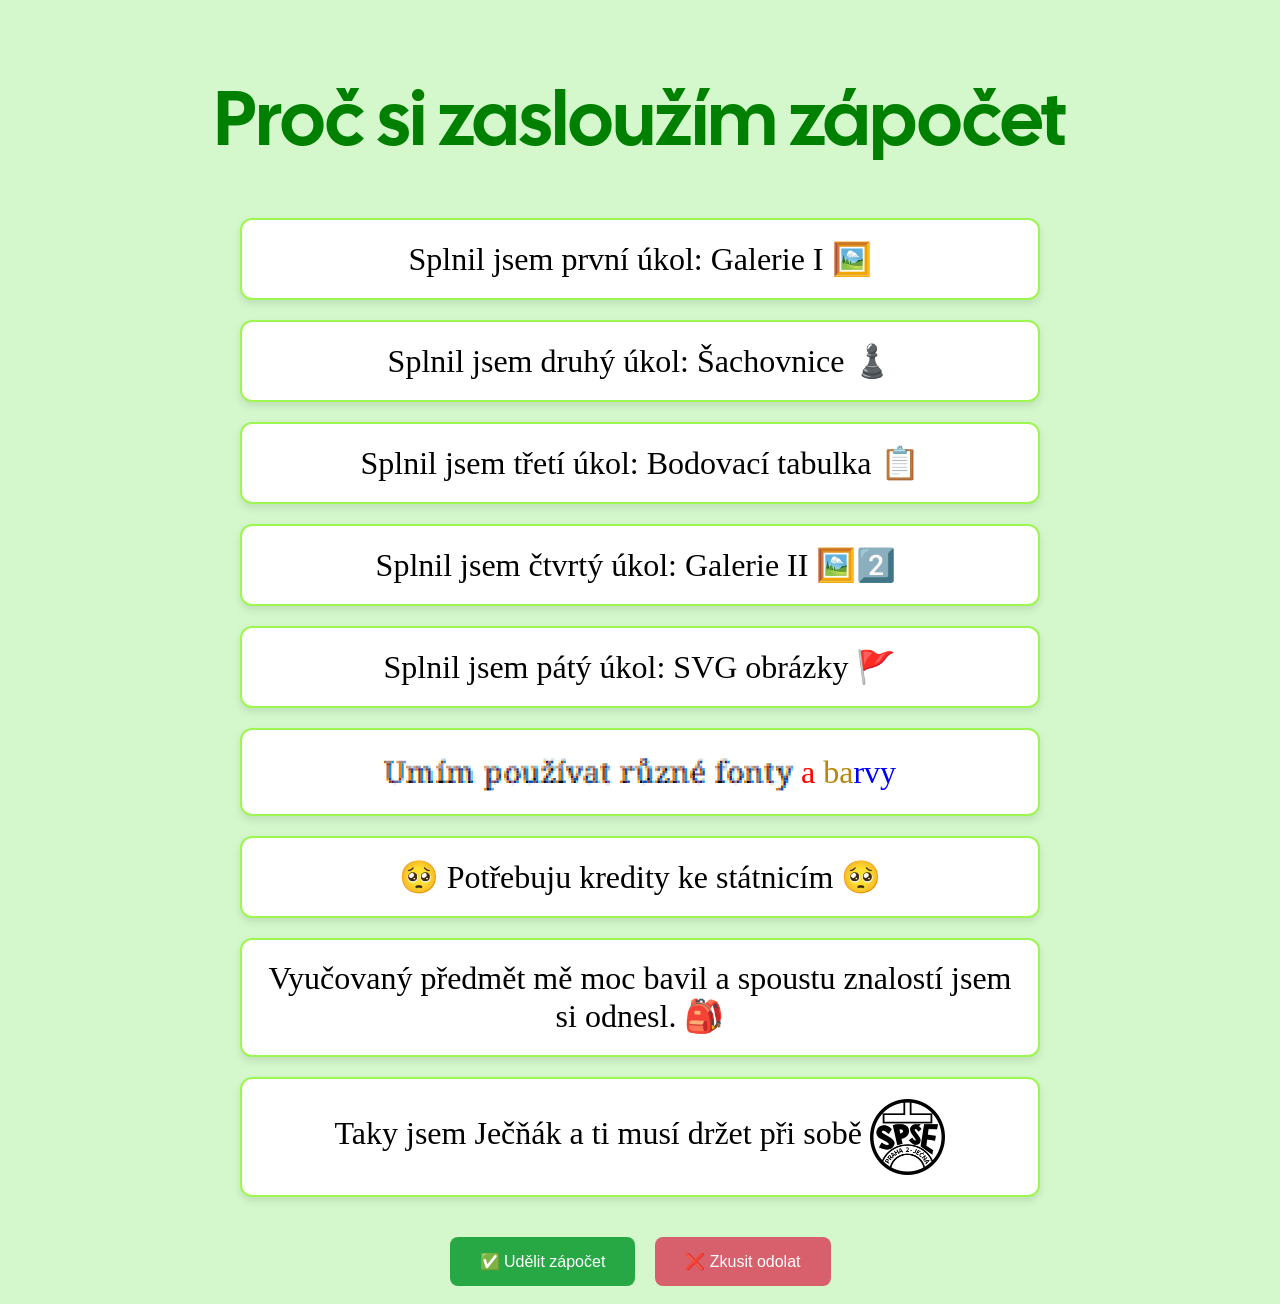
==== index.html @ de6cc3a6 "Add files via upload" ====
<!DOCTYPE html>
<html lang="en">
<head>
    <meta charset="UTF-8">
    <meta name="viewport" content="width=device-width, initial-scale=1.0">
    <title>Proč si zasloužím zápočet</title>
    <link rel="stylesheet" href="Zapocet-design.css">
    <style>
        @import url('https://fonts.googleapis.com/css2?family=Cal+Sans&family=Coral+Pixels&display=swap');
    </style>
    <script>
        window.onload = function() {
          alert("⚠️ Upozornění: \nTento web slouží pouze k zábavným účelům.\nNepodněcuje, nenavádí, ani jinak neovlivňuje rozhodnutí o udělení zápočtu.\nVeškeré prezentované důvody jsou (byť zcela pravdivé) podány s nadsázkou.\nO udělení zápočtu rozhoduje pouze vyučující na základě vlastního uvážení a pravidel kurzu.\n\nP.S.: Ale vážně... zasloužím si ho! 😉");
        };
    </script>
</head>
<body>
    
    <h1 class="font1">Proč si zasloužím zápočet </h1>
    <div class="duvody">
        <a href="Úkol1.html" class="odkaz" target="_blank"><div class="bunka">Splnil jsem první úkol: Galerie I 🖼️</div></a>
        <a href="Ukol-2.html" class="odkaz" target="_blank"><div class="bunka">Splnil jsem druhý úkol: Šachovnice ♟️</div></a>
        <a href="Ukol-3.html" class="odkaz" target="_blank"><div class="bunka">Splnil jsem třetí úkol: Bodovací tabulka 📋</div></a>
        <a href="Ukol-4.html" class="odkaz" target="_blank"><div class="bunka">Splnil jsem čtvrtý úkol: Galerie II 🖼️2️⃣ ​</div></a>
        <a href="Úkol-5.html" class="odkaz" target="_blank"><div class="bunka">Splnil jsem pátý úkol: SVG obrázky 🚩​</div></a>
        <div class="bunka"><span class="font2">Umím používat různé fonty </span><span class="barva1">a </span><span class="barva2">ba</span><span class="barva3">rvy</span></div>
        <div class="bunka">🥺 Potřebuju kredity ke státnicím 🥺</div>
        <div class="bunka">Vyučovaný předmět mě moc bavil a spoustu znalostí jsem si odnesl. 🎒</div>
        <a href="https://www.spsejecna.cz" class="odkaz" target="_blank"><div class="bunka"> Taky jsem Ječňák a ti musí držet při sobě <img src="Logo.png" width="10%" alt="Logo" style="vertical-align: middle"></div></a>
    </div>
   
    <div class="tlačítko">
        <a href="Schvaleno.html" class="odkaz" target="_blank"><button class="potvrdit">✅ Udělit zápočet</button></a>
        <a href="Hypno.html" class="odkaz" target="_blank"><button class="zamitnout">❌ Zkusit odolat</button></a>
        
      </div>

</body>
</html>
---- Zapocet-design.css ----
.font1 {
    font-family: "Cal Sans", sans-serif;
    font-weight: 400;
    font-style: normal;
}

.font2 {
    font-family: "Coral Pixels", serif;
    font-weight: 400;
    font-style: normal;
}

.barva1{
    color:red;
}
.barva2{
    color: darkgoldenrod;
}
.barva3{
    color:blue;
}

body{
    background-color: #d4f8cc;
    padding: 10px;
}

h1{
    text-align: center;
    text-emphasis: bold;
    color: green;
    font-size: 2cm;
    animation: fadeIn 1s ease-in-out;
}

.duvody{
    text-align: center;
    display: flex;
    flex-direction: column;
    gap: 20px;
    max-width: 800px;
    margin: 0 auto;
    animation: fadeIn 2s ease-in-out;
}

@keyframes fadeIn {
    from { opacity: 0; transform: translateY(20px); }
    to { opacity: 1; transform: translateY(0); }
}

.bunka{
    background: white;
    border: 2px solid #9ef651;
    border-radius: 12px;
    padding: 20px;
    box-shadow: 0 4px 8px rgba(0, 0, 0, 0.1);
    transition: transform 0.3s, background 0.3s;
    font-size: 2em;
}

.bunka:hover{
    background: #9ef651;
    transform: scale(1.05);
}

.odkaz{
    color: inherit;
    text-decoration: none;
}

.tlačítko{
    margin-top: 40px;
    display: flex;
    justify-content: center;
    gap: 20px;
    animation: fadeIn 3s ease-in-out;
}

.tlačítko button {
    padding: 15px 30px;
    font-size: 1em;
    border: none;
    border-radius: 8px;
    cursor: pointer;
    transition: background 0.3s;
}

.potvrdit{
    background: #28a745;
    color: white;
}

.potvrdit:hover{
    background: #218838;
}

.zamitnout{
    background: #d8606c;
    color: white;
}

.zamitnout:hover{
    background: #c82333;
}
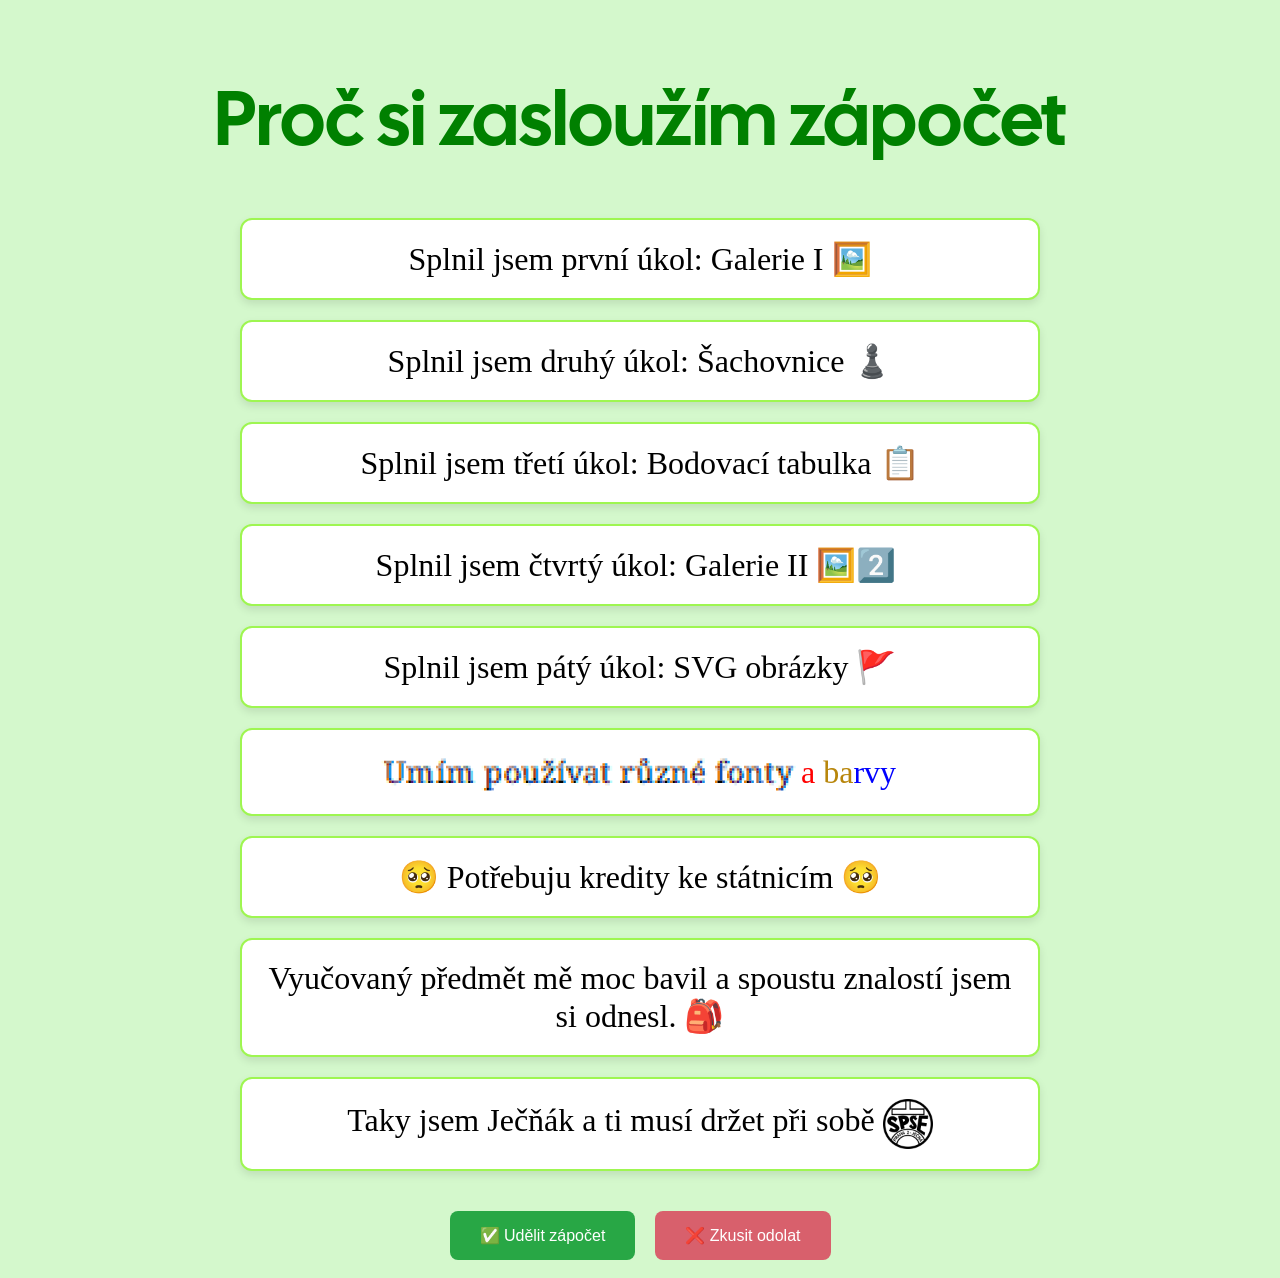
==== commit a91e4f18: "Add files via upload" ====
--- a/index.html
+++ b/index.html
@@ -26,12 +26,12 @@
         <div class="bunka"><span class="font2">Umím používat různé fonty </span><span class="barva1">a </span><span class="barva2">ba</span><span class="barva3">rvy</span></div>
         <div class="bunka">🥺 Potřebuju kredity ke státnicím 🥺</div>
         <div class="bunka">Vyučovaný předmět mě moc bavil a spoustu znalostí jsem si odnesl. 🎒</div>
-        <a href="https://www.spsejecna.cz" class="odkaz" target="_blank"><div class="bunka"> Taky jsem Ječňák a ti musí držet při sobě <img src="Logo.png" width="10%" alt="Logo" style="vertical-align: middle"></div></a>
+        <a href="https://www.spsejecna.cz" class="odkaz" target="_blank"><div class="bunka"> Taky jsem Ječňák a ti musí držet při sobě <img src="Logo.png" width="50" alt="Logo" style="vertical-align: middle"></div></a>
     </div>
    
     <div class="tlačítko">
-        <a href="Schvaleno.html" class="odkaz" target="_blank"><button class="potvrdit">✅ Udělit zápočet</button></a>
-        <a href="Hypno.html" class="odkaz" target="_blank"><button class="zamitnout">❌ Zkusit odolat</button></a>
+        <button class="potvrdit"><a href="Schvaleno.html" class="odkaz" target="_blank">✅ Udělit zápočet</a></button>
+        <button class="zamitnout"><a href="Hypno.html" class="odkaz" target="_blank">❌ Zkusit odolat</a></button>
         
       </div>
 
--- a/Zapocet-design.css
+++ b/Zapocet-design.css
@@ -27,7 +27,6 @@
 
 h1{
     text-align: center;
-    text-emphasis: bold;
     color: green;
     font-size: 2cm;
     animation: fadeIn 1s ease-in-out;
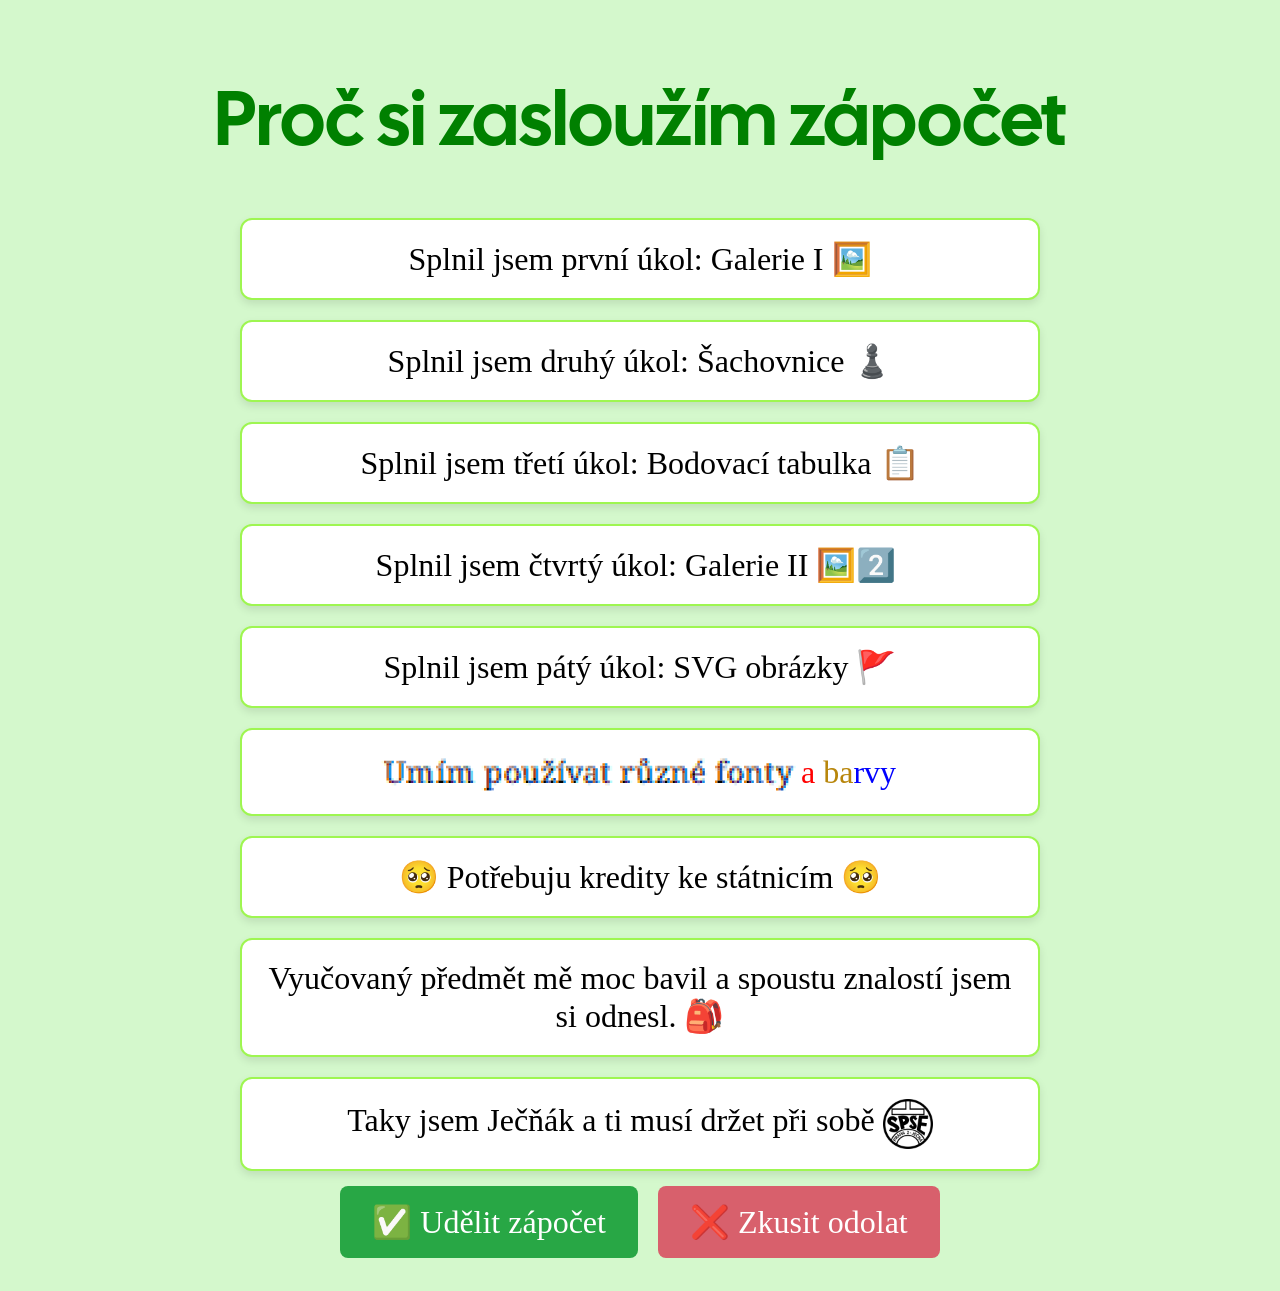
==== commit 7ca00a84: "Add files via upload" ====
--- a/index.html
+++ b/index.html
@@ -30,10 +30,10 @@
     </div>
    
     <div class="tlačítko">
-        <button class="potvrdit"><a href="Schvaleno.html" class="odkaz" target="_blank">✅ Udělit zápočet</a></button>
-        <button class="zamitnout"><a href="Hypno.html" class="odkaz" target="_blank">❌ Zkusit odolat</a></button>
+        <div class="potvrdit"><a href="Schvaleno.html" class="odkaz" target="_blank">✅ Udělit zápočet</a></div>
+        <div class="zamitnout"><a href="Hypno.html" class="odkaz" target="_blank">❌ Zkusit odolat</a></div>
         
-      </div>
+    </div>
 
 </body>
 </html>
--- a/Zapocet-design.css
+++ b/Zapocet-design.css
@@ -68,25 +68,22 @@
 }
 
 .tlačítko{
-    margin-top: 40px;
     display: flex;
     justify-content: center;
     gap: 20px;
     animation: fadeIn 3s ease-in-out;
-}
-
-.tlačítko button {
     padding: 15px 30px;
-    font-size: 1em;
-    border: none;
-    border-radius: 8px;
-    cursor: pointer;
-    transition: background 0.3s;
+    font-size: 2em;
 }
 
 .potvrdit{
     background: #28a745;
     color: white;
+    padding: 15px 30px;
+    border: 2px solid transparent;
+    border-radius: 8px;
+    cursor: pointer;
+    transition: background 0.3s;
 }
 
 .potvrdit:hover{
@@ -96,6 +93,11 @@
 .zamitnout{
     background: #d8606c;
     color: white;
+    padding: 15px 30px;
+    border: 2px solid transparent;
+    border-radius: 8px;
+    cursor: pointer;
+    transition: background 0.3s;
 }
 
 .zamitnout:hover{
